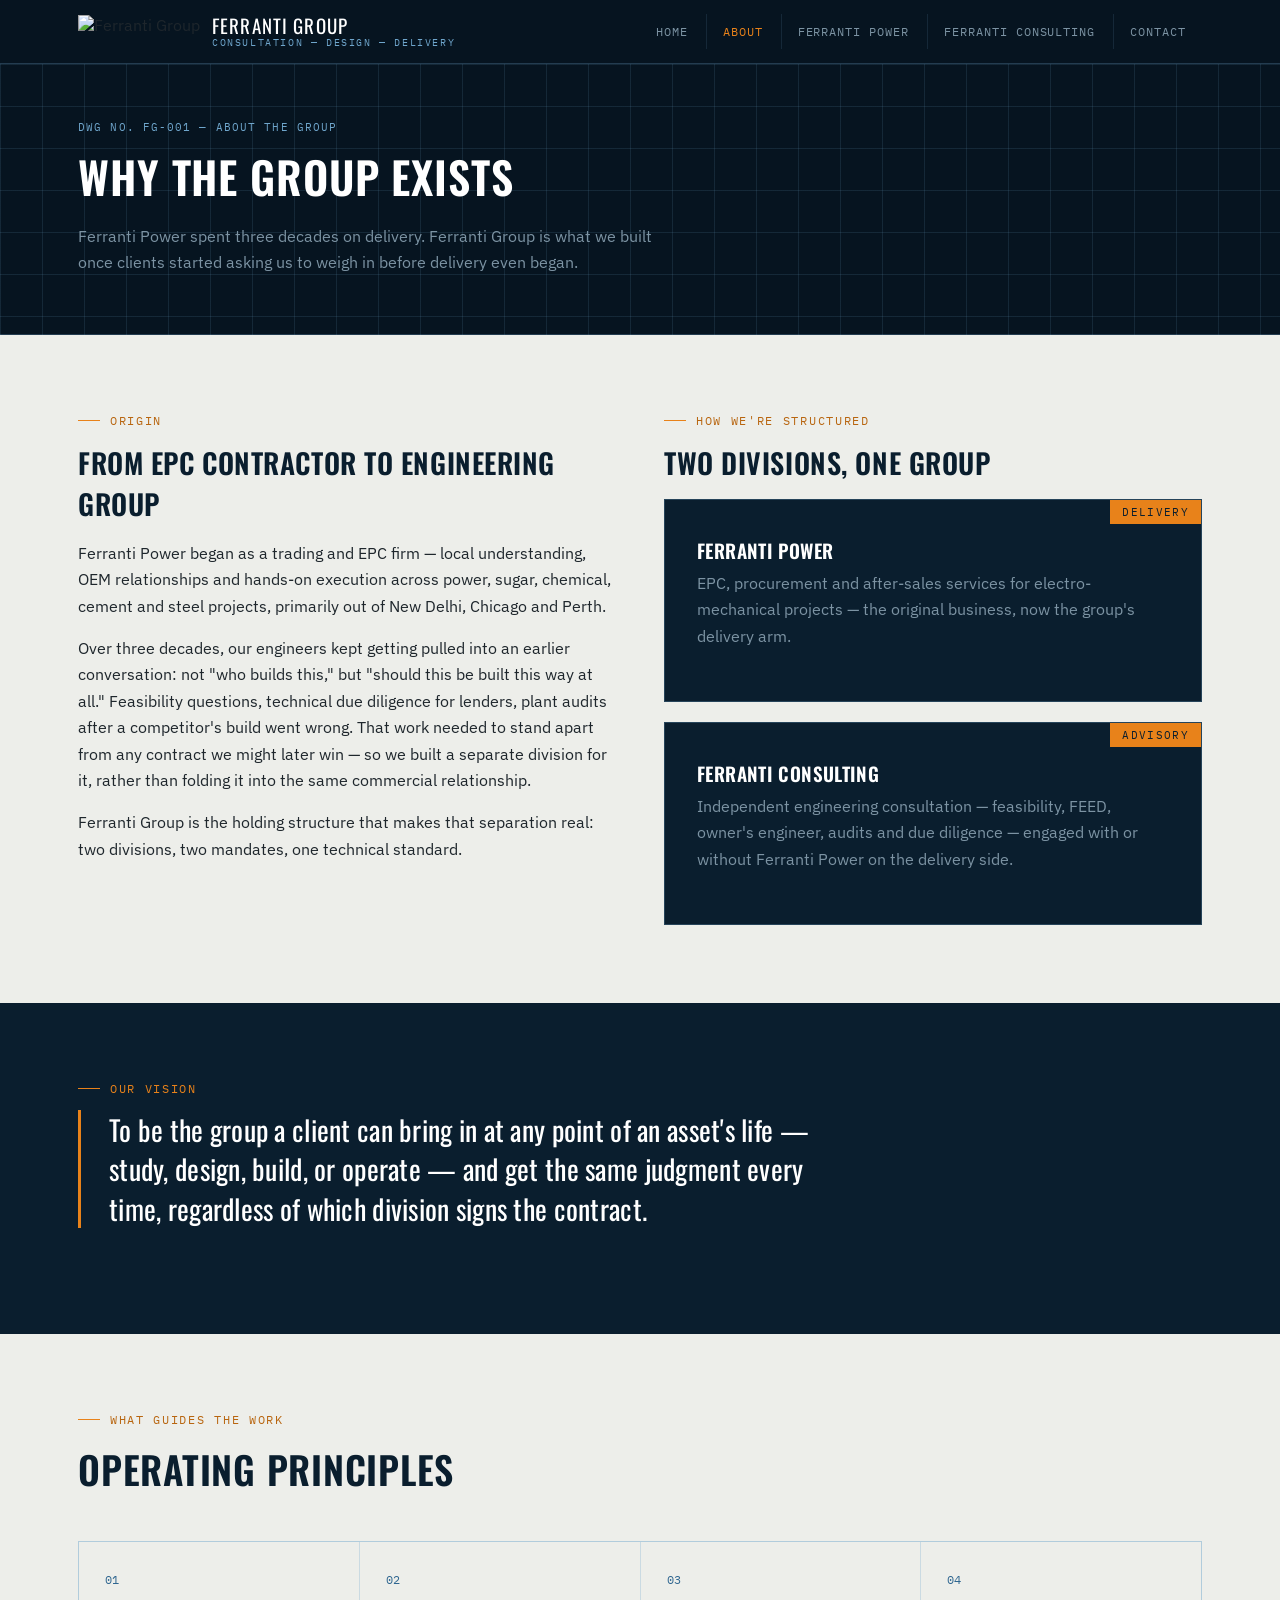
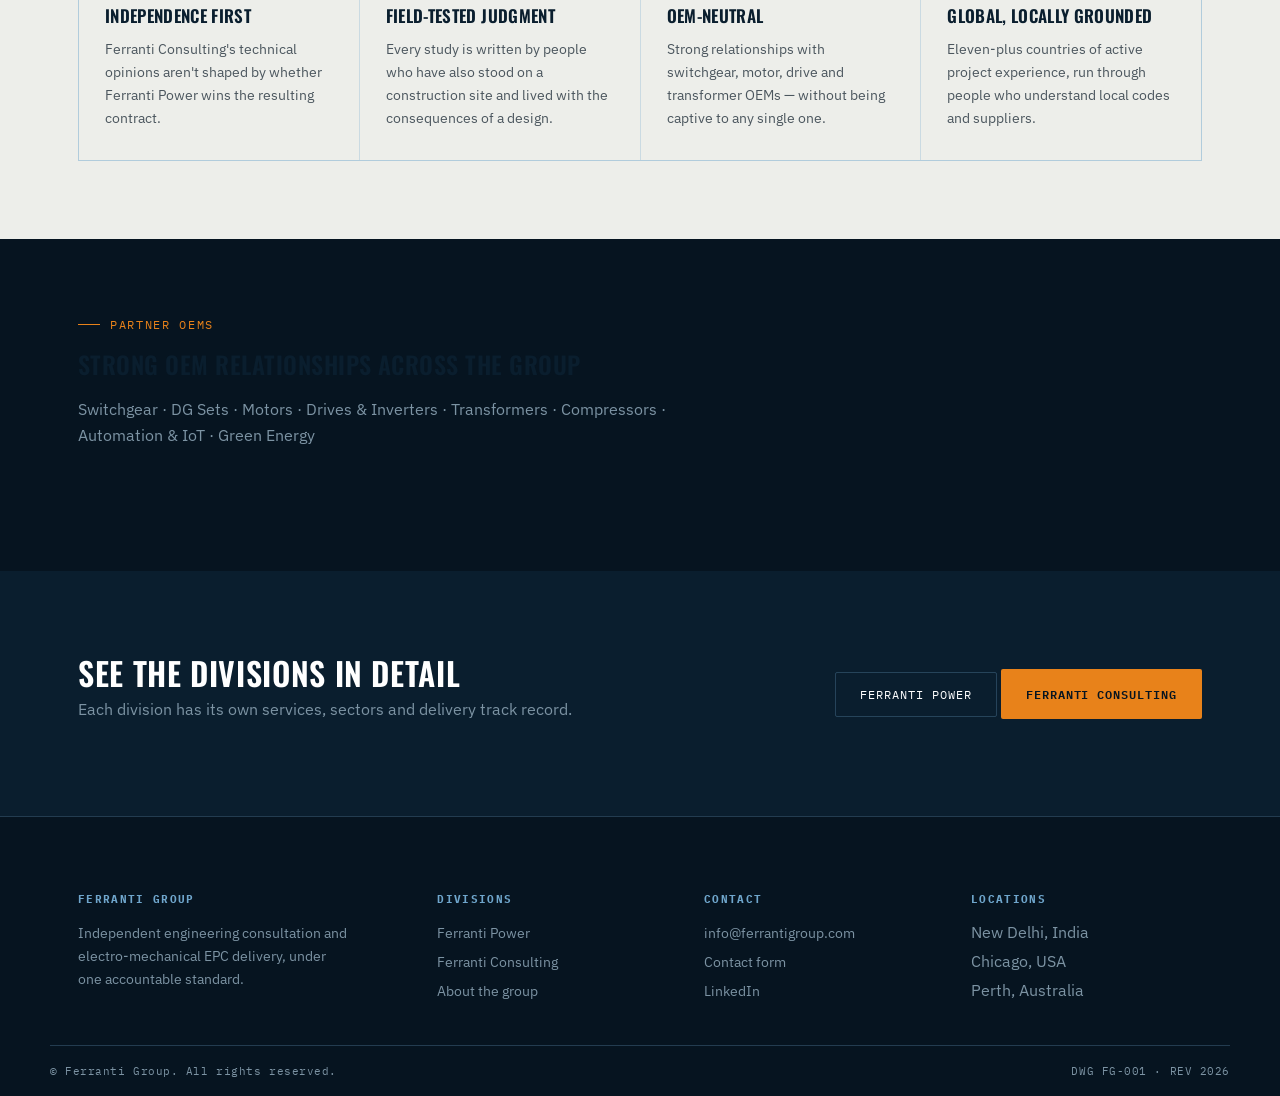
==== about.html @ d4865c5b "Initial commit" ====
<!DOCTYPE html>
<html lang="en">
<head>
<meta charset="UTF-8">
<meta name="viewport" content="width=device-width, initial-scale=1, shrink-to-fit=no">
<title>About | Ferranti Group</title>
<meta name="description" content="Ferranti Group is the parent company of Ferranti Power and Ferranti Consulting, formed to bring independent engineering advice and EPC delivery under one standard.">
<link rel="preconnect" href="https://fonts.googleapis.com">
<link href="https://fonts.googleapis.com/css2?family=Oswald:wght@500;600;700&family=IBM+Plex+Sans:wght@400;500;600&family=IBM+Plex+Mono:wght@400;500&display=swap" rel="stylesheet">
<link rel="stylesheet" href="css/style.css">
</head>
<body>

<header class="titleblock-header">
  <div class="bar">
    <a class="brand" href="index.html">
      <img src="https://ferrantipower.com/images/icon/logo-noBG.png" alt="Ferranti Group">
      <span class="brand-text">
        <span class="g">Ferranti Group</span>
        <span class="sub">Consultation — Design — Delivery</span>
      </span>
    </a>
    <button class="nav-toggle" aria-label="Toggle navigation" aria-expanded="false">≡</button>
    <nav class="primary">
      <a href="index.html">Home</a>
      <a href="about.html" class="active">About</a>
      <a href="power.html">Ferranti Power</a>
      <a href="consulting.html">Ferranti Consulting</a>
      <a href="contact.html">Contact</a>
    </nav>
  </div>
</header>

<div class="page-header">
  <div class="wrap">
    <div class="dwg">DWG NO. FG-001 — ABOUT THE GROUP</div>
    <h1>Why the group exists</h1>
    <p>Ferranti Power spent three decades on delivery. Ferranti Group is what we built once clients started asking us to weigh in before delivery even began.</p>
  </div>
</div>

<section>
  <div class="wrap two-col">
    <div>
      <div class="eyebrow on-paper">ORIGIN</div>
      <h2 style="font-size:28px;margin-bottom:16px;">From EPC contractor to engineering group</h2>
      <p>Ferranti Power began as a trading and EPC firm — local understanding, OEM relationships and hands-on execution across power, sugar, chemical, cement and steel projects, primarily out of New Delhi, Chicago and Perth.</p>
      <p>Over three decades, our engineers kept getting pulled into an earlier conversation: not "who builds this," but "should this be built this way at all." Feasibility questions, technical due diligence for lenders, plant audits after a competitor's build went wrong. That work needed to stand apart from any contract we might later win — so we built a separate division for it, rather than folding it into the same commercial relationship.</p>
      <p>Ferranti Group is the holding structure that makes that separation real: two divisions, two mandates, one technical standard.</p>
    </div>
    <div>
      <div class="eyebrow on-paper">HOW WE'RE STRUCTURED</div>
      <h2 style="font-size:28px;margin-bottom:16px;">Two divisions, one group</h2>
      <div class="division-card" data-tag="DELIVERY" style="margin-bottom:20px;">
        <h3 style="font-size:19px;">Ferranti Power</h3>
        <p>EPC, procurement and after-sales services for electro-mechanical projects — the original business, now the group's delivery arm.</p>
      </div>
      <div class="division-card" data-tag="ADVISORY">
        <h3 style="font-size:19px;">Ferranti Consulting</h3>
        <p>Independent engineering consultation — feasibility, FEED, owner's engineer, audits and due diligence — engaged with or without Ferranti Power on the delivery side.</p>
      </div>
    </div>
  </div>
</section>

<section class="on-navy">
  <div class="wrap">
    <div class="eyebrow">OUR VISION</div>
    <div class="vision-block">
      <p>To be the group a client can bring in at any point of an asset's life — study, design, build, or operate — and get the same judgment every time, regardless of which division signs the contract.</p>
    </div>
  </div>
</section>

<section>
  <div class="wrap">
    <div class="section-head on-paper">
      <div class="eyebrow on-paper">WHAT GUIDES THE WORK</div>
      <h2>Operating principles</h2>
    </div>
    <div class="card-grid">
      <div class="card">
        <span class="num">01</span>
        <h4>Independence first</h4>
        <p>Ferranti Consulting's technical opinions aren't shaped by whether Ferranti Power wins the resulting contract.</p>
      </div>
      <div class="card">
        <span class="num">02</span>
        <h4>Field-tested judgment</h4>
        <p>Every study is written by people who have also stood on a construction site and lived with the consequences of a design.</p>
      </div>
      <div class="card">
        <span class="num">03</span>
        <h4>OEM-neutral</h4>
        <p>Strong relationships with switchgear, motor, drive and transformer OEMs — without being captive to any single one.</p>
      </div>
      <div class="card">
        <span class="num">04</span>
        <h4>Global, locally grounded</h4>
        <p>Eleven-plus countries of active project experience, run through people who understand local codes and suppliers.</p>
      </div>
    </div>
  </div>
</section>

<section class="on-navy-deep">
  <div class="wrap">
    <div class="section-head">
      <div class="eyebrow">PARTNER OEMS</div>
      <h2 style="font-size:24px;">Strong OEM relationships across the group</h2>
      <p>Switchgear · DG Sets · Motors · Drives &amp; Inverters · Transformers · Compressors · Automation &amp; IoT · Green Energy</p>
    </div>
  </div>
</section>

<section class="on-navy">
  <div class="wrap" style="display:flex;flex-wrap:wrap;justify-content:space-between;align-items:center;gap:24px;">
    <div>
      <h2 style="color:#fff;font-size:clamp(24px,3vw,32px);">See the divisions in detail</h2>
      <p style="max-width:52ch;">Each division has its own services, sectors and delivery track record.</p>
    </div>
    <div class="cta-row">
      <a href="power.html" class="btn btn-outline">Ferranti Power</a>
      <a href="consulting.html" class="btn btn-amber">Ferranti Consulting</a>
    </div>
  </div>
</section>

<footer>
  <div class="wrap footer-grid">
    <div>
      <h5>Ferranti Group</h5>
      <p style="max-width:34ch;">Independent engineering consultation and electro-mechanical EPC delivery, under one accountable standard.</p>
    </div>
    <div>
      <h5>Divisions</h5>
      <ul>
        <li><a href="power.html">Ferranti Power</a></li>
        <li><a href="consulting.html">Ferranti Consulting</a></li>
        <li><a href="about.html">About the group</a></li>
      </ul>
    </div>
    <div>
      <h5>Contact</h5>
      <ul>
        <li><a href="mailto:info@ferrantigroup.com">info@ferrantigroup.com</a></li>
        <li><a href="contact.html">Contact form</a></li>
        <li><a href="https://www.linkedin.com/in/ferranti-power-912713331/">LinkedIn</a></li>
      </ul>
    </div>
    <div>
      <h5>Locations</h5>
      <ul>
        <li>New Delhi, India</li>
        <li>Chicago, USA</li>
        <li>Perth, Australia</li>
      </ul>
    </div>
  </div>
  <div class="wrap footer-bottom">
    <span>© Ferranti Group. All rights reserved.</span>
    <span>DWG FG-001 · REV 2026</span>
  </div>
</footer>

<script src="js/script.js"></script>
</body>
</html>
---- css/style.css ----
/* =========================================================
   FERRANTI GROUP — Design tokens
   Direction: engineering drawing / single-line-diagram system.
   Navy drafting background, steel-blue schematic lines, amber
   signal accent (the one "hazard tape" color used for actions
   and active states), set in an industrial condensed display
   face with a technical mono face for drawing annotations.
   ========================================================= */

:root{
  --navy: #0A1E2E;
  --navy-deep: #061420;
  --steel: #2F6690;
  --steel-light: #6FA6CC;
  --amber: #E8821A;
  --amber-dim: #B8650F;
  --paper: #EDEEEA;
  --paper-dim: #E1E3DC;
  --graphite: #1E262C;
  --mist: #7C93A3;
  --line: rgba(111,166,204,0.28);
  --line-soft: rgba(111,166,204,0.14);

  --display: "Oswald", "Arial Narrow", sans-serif;
  --body: "IBM Plex Sans", -apple-system, "Segoe UI", sans-serif;
  --mono: "IBM Plex Mono", "SFMono-Regular", monospace;

  --container: 1180px;
}

*{ box-sizing:border-box; }
html{ scroll-behavior:smooth; }
body{
  margin:0;
  font-family:var(--body);
  color:var(--graphite);
  background:var(--paper);
  -webkit-font-smoothing:antialiased;
}
img{ max-width:100%; display:block; }
a{ color:inherit; text-decoration:none; }
h1,h2,h3,h4{
  font-family:var(--display);
  text-transform:uppercase;
  letter-spacing:0.02em;
  margin:0;
  font-weight:600;
  color:var(--navy);
}
p{ line-height:1.65; margin:0 0 1em; color:var(--graphite); }
.wrap{ max-width:var(--container); margin:0 auto; padding:0 28px; }

/* Focus visibility */
a:focus-visible, button:focus-visible, input:focus-visible, textarea:focus-visible{
  outline:2px solid var(--amber);
  outline-offset:3px;
}

@media (prefers-reduced-motion: reduce){
  *{ animation-duration:0.001ms !important; animation-iteration-count:1 !important; transition-duration:0.001ms !important; scroll-behavior:auto !important; }
}

/* ---------- eyebrow / mono labels (drawing annotation style) ---------- */
.eyebrow{
  font-family:var(--mono);
  font-size:12px;
  letter-spacing:0.14em;
  text-transform:uppercase;
  color:var(--amber);
  display:flex;
  align-items:center;
  gap:10px;
  margin-bottom:14px;
}
.eyebrow::before{
  content:"";
  width:22px; height:1px;
  background:var(--amber);
  display:inline-block;
}
.eyebrow.on-paper{ color:var(--amber-dim); }

/* ---------- Title-block header (styled like a drawing title block) ---------- */
.titleblock-header{
  background:var(--navy-deep);
  border-bottom:1px solid var(--line);
  position:sticky; top:0; z-index:50;
}
.titleblock-header .bar{
  display:flex; align-items:center; justify-content:space-between;
  padding:14px 28px;
  max-width:var(--container); margin:0 auto;
}
.brand{ display:flex; align-items:center; gap:12px; }
.brand img{ height:34px; width:auto; }
.brand-text{ display:flex; flex-direction:column; line-height:1; }
.brand-text .g{
  font-family:var(--display); color:#fff; font-size:19px; letter-spacing:0.06em; text-transform:uppercase;
}
.brand-text .sub{
  font-family:var(--mono); color:var(--steel-light); font-size:10px; letter-spacing:0.16em; text-transform:uppercase; margin-top:3px;
}
nav.primary{ display:flex; align-items:center; gap:2px; }
nav.primary a{
  font-family:var(--mono);
  font-size:12px;
  letter-spacing:0.08em;
  text-transform:uppercase;
  color:var(--mist);
  padding:10px 16px;
  border-left:1px solid var(--line-soft);
  transition:color .15s ease;
}
nav.primary a:first-child{ border-left:none; }
nav.primary a:hover, nav.primary a.active{ color:#fff; }
nav.primary a.active{ color:var(--amber); }
.nav-toggle{
  display:none; background:none; border:1px solid var(--line); color:#fff;
  width:40px; height:40px; border-radius:2px; cursor:pointer;
  font-family:var(--mono); font-size:16px;
}

@media (max-width: 860px){
  nav.primary{
    display:none; position:absolute; top:100%; left:0; right:0;
    flex-direction:column; background:var(--navy-deep); border-bottom:1px solid var(--line);
  }
  nav.primary.open{ display:flex; }
  nav.primary a{ border-left:none; border-top:1px solid var(--line-soft); padding:14px 28px; }
  .nav-toggle{ display:block; }
}

/* ---------- Hero ---------- */
.hero{
  background:
    radial-gradient(ellipse at 78% 15%, rgba(47,102,144,0.35), transparent 55%),
    var(--navy);
  background-image:
    linear-gradient(var(--line-soft) 1px, transparent 1px),
    linear-gradient(90deg, var(--line-soft) 1px, transparent 1px),
    radial-gradient(ellipse at 78% 15%, rgba(47,102,144,0.35), transparent 55%),
    linear-gradient(var(--navy), var(--navy));
  background-size: 42px 42px, 42px 42px, auto, auto;
  color:#fff;
  padding:88px 0 70px;
  position:relative;
  overflow:hidden;
  border-bottom:1px solid var(--line);
}
.hero .wrap{ position:relative; z-index:2; }
.hero-grid{
  display:grid; grid-template-columns:1.05fr 0.95fr; gap:48px; align-items:center;
}
.hero h1{
  color:#fff; font-size:clamp(34px,4.6vw,58px); line-height:1.04; margin-bottom:22px;
}
.hero h1 em{ font-style:normal; color:var(--amber); }
.hero .lede{ color:var(--mist); font-size:17px; max-width:52ch; margin-bottom:30px; }
.hero .cta-row{ display:flex; gap:14px; flex-wrap:wrap; }

@media (max-width: 900px){
  .hero-grid{ grid-template-columns:1fr; }
}

/* ---------- Buttons ---------- */
.btn{
  font-family:var(--mono); font-size:12px; letter-spacing:0.08em; text-transform:uppercase;
  padding:14px 24px; border-radius:2px; display:inline-flex; align-items:center; gap:10px;
  border:1px solid transparent; cursor:pointer; transition:transform .15s ease, background .15s ease, border-color .15s ease;
}
.btn-amber{ background:var(--amber); color:var(--navy-deep); font-weight:600; }
.btn-amber:hover{ background:#fff; }
.btn-outline{ border-color:var(--line); color:#fff; }
.btn-outline:hover{ border-color:var(--steel-light); color:var(--steel-light); }
.btn-outline.on-paper{ border-color:var(--steel); color:var(--navy); }
.btn-outline.on-paper:hover{ border-color:var(--navy); background:var(--navy); color:#fff; }
.btn:hover{ transform:translateY(-1px); }

/* ---------- Single-line diagram (signature element) ---------- */
.sld-wrap{ position:relative; }
.sld-wrap svg{ width:100%; height:auto; }
.sld-node-label{
  font-family:var(--mono); font-size:11px; letter-spacing:0.05em; fill:var(--mist); text-transform:uppercase;
}
.sld-node-label.strong{ fill:#fff; font-size:12.5px; }
.sld-line{ stroke:var(--steel); stroke-width:1.5; fill:none; }
.sld-pulse{
  stroke:var(--amber); stroke-width:2.5; fill:none;
  stroke-dasharray:6 10;
  animation:dash 2.6s linear infinite;
}
@keyframes dash{ to{ stroke-dashoffset:-160; } }
.sld-node-box{ fill:var(--navy-deep); stroke:var(--steel); stroke-width:1.2; }
.sld-node-box.hi{ stroke:var(--amber); }
.sld-dot{ fill:var(--amber); }

/* ---------- Sections ---------- */
section{ padding:78px 0; }
.section-head{ max-width:640px; margin-bottom:44px; }
.section-head h2{ font-size:clamp(26px,3.2vw,38px); margin-bottom:14px; }
.section-head p{ color:var(--mist); font-size:16px; }
.section-head.on-paper p{ color:#4B565E; }
section.on-navy{ background:var(--navy); color:#fff; }
section.on-navy h2, section.on-navy h3{ color:#fff; }
section.on-navy p{ color:var(--mist); }
section.on-navy-deep{ background:var(--navy-deep); color:#fff; }

/* divisions */
.division-grid{ display:grid; grid-template-columns:1fr 1fr; gap:28px; }
.division-card{
  background:var(--navy); border:1px solid var(--line);
  padding:36px 32px; position:relative; overflow:hidden;
}
.division-card::before{
  content:attr(data-tag); position:absolute; top:0; right:0;
  font-family:var(--mono); font-size:11px; letter-spacing:.12em; color:var(--navy);
  background:var(--amber); padding:5px 12px;
}
.division-card h3{ color:#fff; font-size:24px; margin-bottom:6px; }
.division-card .role{ font-family:var(--mono); font-size:12px; color:var(--steel-light); letter-spacing:.08em; text-transform:uppercase; margin-bottom:16px; display:block; }
.division-card p{ color:var(--mist); }
.division-card ul{ margin:18px 0 24px; padding:0; list-style:none; }
.division-card li{
  font-size:14px; color:#DCE4E9; padding:8px 0 8px 20px; position:relative;
  border-top:1px solid var(--line-soft);
}
.division-card li::before{ content:"—"; position:absolute; left:0; color:var(--steel-light); }

@media (max-width:860px){ .division-grid{ grid-template-columns:1fr; } }

/* service / sector grid */
.card-grid{ display:grid; grid-template-columns:repeat(4,1fr); gap:1px; background:var(--line); border:1px solid var(--line); }
.card{ background:var(--paper); padding:30px 26px; }
.card .num{ font-family:var(--mono); color:var(--steel); font-size:12px; display:block; margin-bottom:16px; }
.card h4{ font-size:17px; margin-bottom:10px; color:var(--navy); }
.card p{ font-size:14px; color:#4B565E; margin:0; }
@media (max-width:980px){ .card-grid{ grid-template-columns:repeat(2,1fr); } }
@media (max-width:560px){ .card-grid{ grid-template-columns:1fr; } }

/* stat strip */
.stat-strip{ display:grid; grid-template-columns:repeat(4,1fr); border-top:1px solid var(--line); border-bottom:1px solid var(--line); }
.stat{ padding:26px 24px; border-left:1px solid var(--line); }
.stat:first-child{ border-left:none; }
.stat .n{ font-family:var(--display); font-size:34px; color:var(--amber); display:block; }
.stat .l{ font-family:var(--mono); font-size:11px; color:var(--mist); letter-spacing:.08em; text-transform:uppercase; }
@media (max-width:760px){ .stat-strip{ grid-template-columns:1fr 1fr; } .stat{ border-top:1px solid var(--line); } }

/* locations / global presence */
.geo-list{ display:flex; flex-wrap:wrap; gap:0; font-family:var(--mono); font-size:13px; letter-spacing:.04em; }
.geo-list span{ padding:9px 16px 9px 0; margin-right:16px; border-right:1px solid var(--line); color:var(--mist); }
.geo-list span:last-child{ border-right:none; }

/* partners strip */
.partner-strip{ display:flex; flex-wrap:wrap; gap:34px; align-items:center; opacity:0.85; }
.partner-strip img{ height:34px; width:auto; filter:grayscale(1); }

/* quote / vision block */
.vision-block{
  border-left:3px solid var(--amber); padding-left:28px; max-width:760px;
}
.vision-block p{ font-family:var(--display); text-transform:none; font-size:clamp(20px,2.4vw,28px); line-height:1.4; color:var(--navy); letter-spacing:0.01em; }
section.on-navy .vision-block p{ color:#fff; }

/* timeline / lifecycle */
.lifecycle{ display:grid; grid-template-columns:repeat(4,1fr); gap:0; position:relative; margin-top:20px; }
.lifecycle::before{
  content:""; position:absolute; top:17px; left:0; right:0; height:1px; background:var(--line);
}
.lifecycle .step{ position:relative; padding-top:40px; padding-right:20px; }
.lifecycle .step .dot{ position:absolute; top:11px; left:0; width:13px; height:13px; border-radius:50%; background:var(--paper); border:2px solid var(--amber); }
.lifecycle .step h4{ font-size:15px; margin-bottom:8px; }
.lifecycle .step p{ font-size:13.5px; color:#4B565E; }
@media (max-width:820px){
  .lifecycle{ grid-template-columns:1fr; gap:26px; }
  .lifecycle::before{ display:none; }
  .lifecycle .step{ padding-left:30px; padding-top:0; }
  .lifecycle .step .dot{ top:4px; left:0; }
}

/* form */
.form-grid{ display:grid; grid-template-columns:1fr 1fr; gap:44px; }
form.contact-form{ display:grid; gap:16px; }
.field{ display:flex; flex-direction:column; gap:6px; }
.field label{ font-family:var(--mono); font-size:11px; letter-spacing:.08em; text-transform:uppercase; color:var(--mist); }
.field input, .field textarea{
  background:var(--navy-deep); border:1px solid var(--line); color:#fff;
  padding:13px 14px; font-family:var(--body); font-size:14px; border-radius:2px;
}
.field input:focus, .field textarea:focus{ border-color:var(--amber); outline:none; }
.field textarea{ resize:vertical; min-height:120px; }

/* footer / drawing block */
footer{
  background:var(--navy-deep); color:var(--mist); padding:56px 0 0; border-top:1px solid var(--line);
}
.footer-grid{ display:grid; grid-template-columns:1.4fr 1fr 1fr 1fr; gap:36px; padding-bottom:40px; }
.footer-grid h5{
  font-family:var(--mono); font-size:11px; letter-spacing:.12em; text-transform:uppercase; color:var(--steel-light); margin-bottom:16px;
}
.footer-grid p, .footer-grid a{ font-size:14px; color:var(--mist); }
.footer-grid ul{ list-style:none; padding:0; margin:0; display:grid; gap:9px; }
.footer-grid a:hover{ color:#fff; }
.footer-bottom{
  border-top:1px solid var(--line); padding:18px 0; display:flex; justify-content:space-between; align-items:center;
  font-family:var(--mono); font-size:11px; letter-spacing:.05em; color:var(--mist); flex-wrap:wrap; gap:10px;
}
@media (max-width:900px){ .footer-grid{ grid-template-columns:1fr 1fr; } }
@media (max-width:560px){ .footer-grid{ grid-template-columns:1fr; } }

/* page header for inner pages */
.page-header{
  background:var(--navy-deep); color:#fff; padding:56px 0 42px; border-bottom:1px solid var(--line);
  background-image:linear-gradient(var(--line-soft) 1px, transparent 1px), linear-gradient(90deg, var(--line-soft) 1px, transparent 1px);
  background-size:42px 42px;
}
.page-header .dwg{ font-family:var(--mono); font-size:11px; color:var(--steel-light); letter-spacing:.1em; margin-bottom:10px; }
.page-header h1{ color:#fff; font-size:clamp(28px,4vw,44px); }
.page-header p{ color:var(--mist); max-width:60ch; margin-top:14px; }

/* two column content */
.two-col{ display:grid; grid-template-columns:1fr 1fr; gap:48px; align-items:start; }
@media (max-width:860px){ .two-col{ grid-template-columns:1fr; } }

.badge-row{ display:flex; flex-wrap:wrap; gap:10px; margin-top:18px; }
.badge{
  font-family:var(--mono); font-size:11px; letter-spacing:.06em; text-transform:uppercase;
  border:1px solid var(--line); color:var(--mist); padding:7px 12px; border-radius:2px;
}
.badge.on-paper{ color:var(--navy); border-color:var(--steel); }
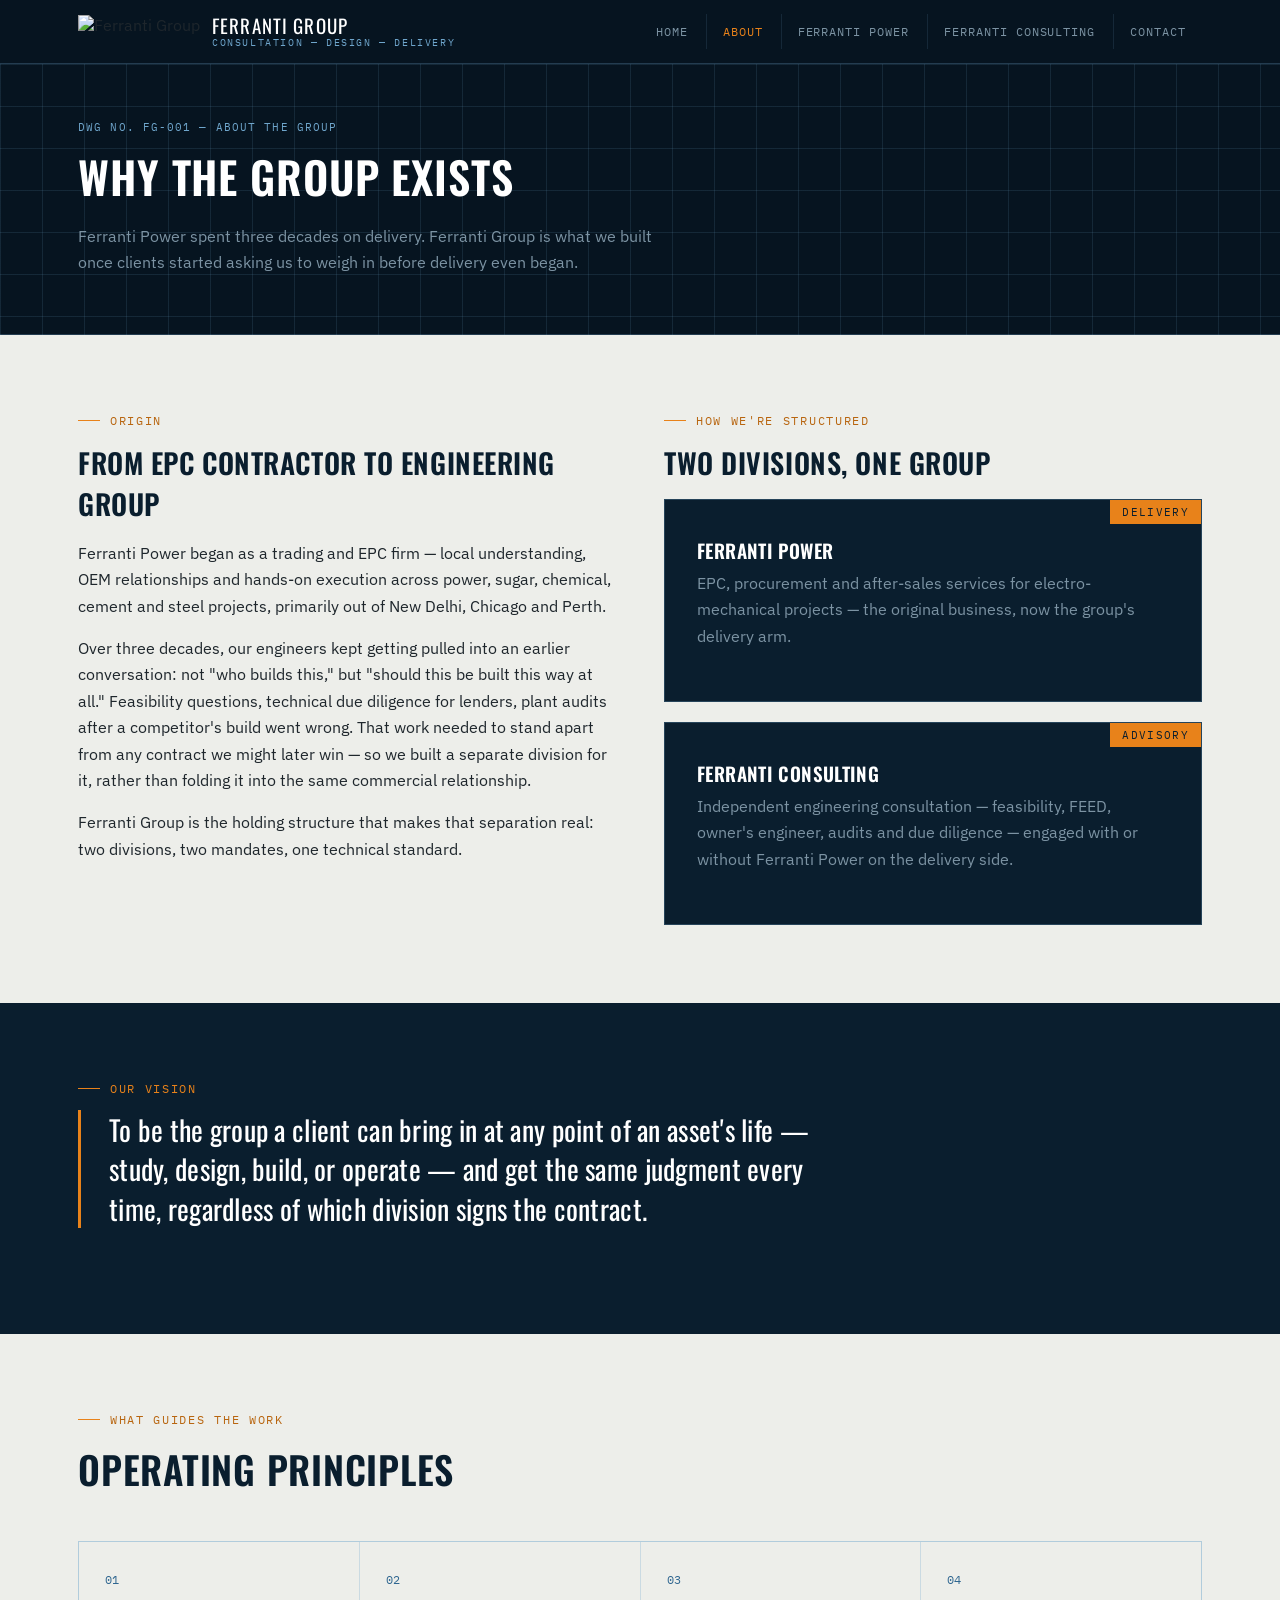
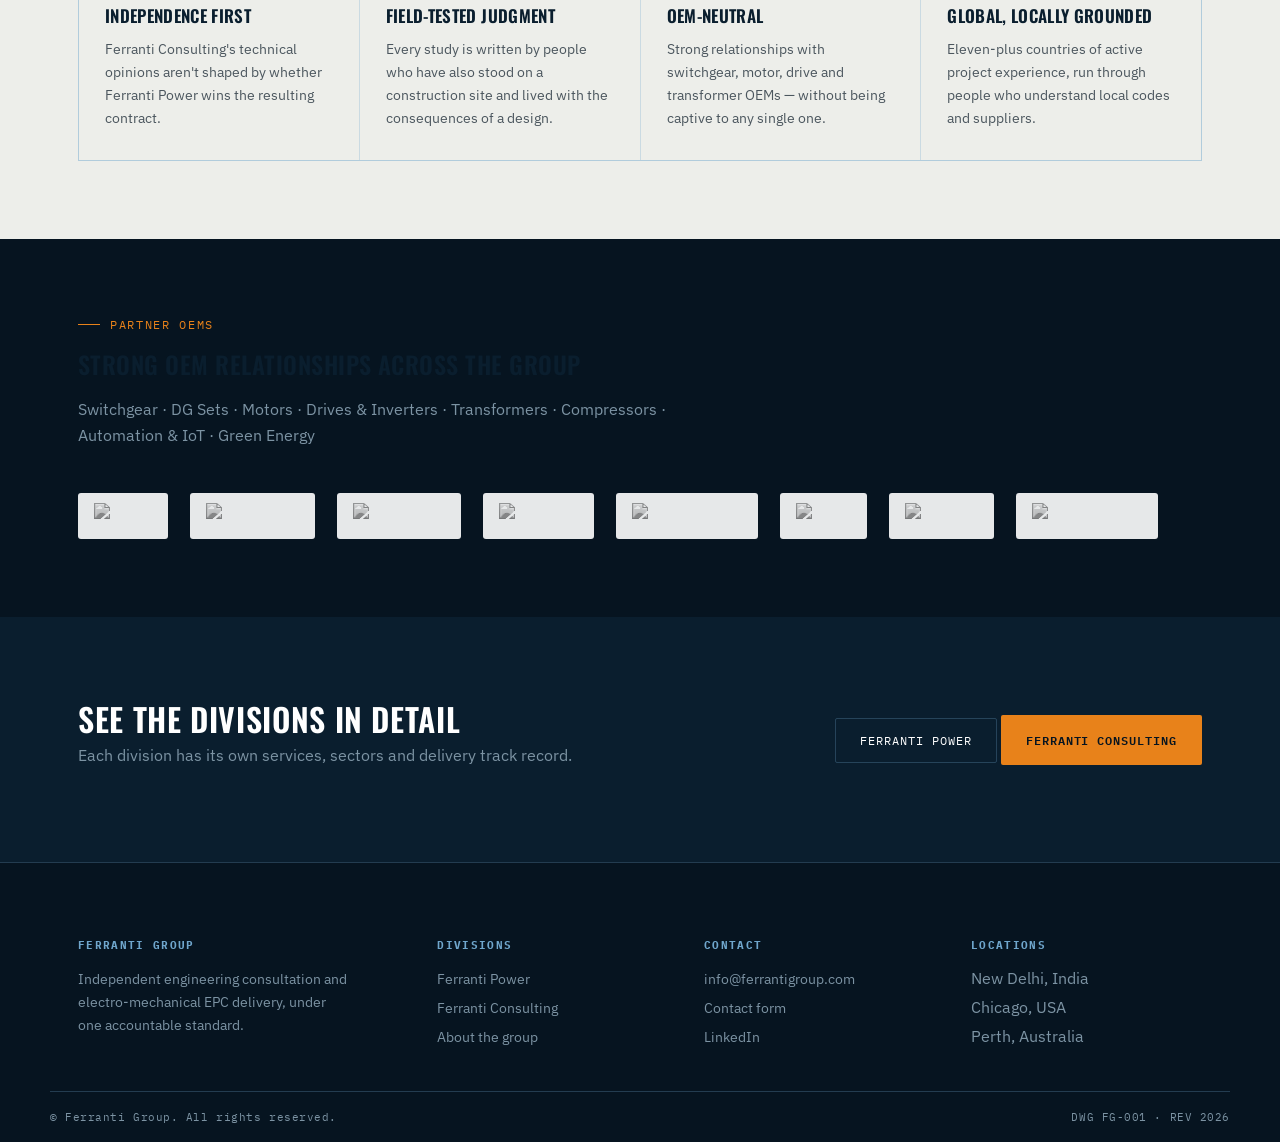
==== commit 9668aa64: "updated about and fixed the diagram overflow" ====
--- a/about.html
+++ b/about.html
@@ -110,6 +110,16 @@
       <h2 style="font-size:24px;">Strong OEM relationships across the group</h2>
       <p>Switchgear · DG Sets · Motors · Drives &amp; Inverters · Transformers · Compressors · Automation &amp; IoT · Green Energy</p>
     </div>
+    <div class="partner-strip">
+      <a href="https://c-sec.co.in" target="_blank" rel="noopener"><img src="https://ferrantipower.com/images/logo/c_sec.png" alt="C-Sec"></a>
+      <a href="https://www.elmeasure.com" target="_blank" rel="noopener"><img src="https://ferrantipower.com/images/logo/ElmeasureLogoColor.svg" alt="Elmeasure"></a>
+      <a href="https://www.exertherm.com" target="_blank" rel="noopener"><img src="https://ferrantipower.com/images/logo/Exertherm.svg" alt="Exertherm"></a>
+      <a href="https://modutec.net" target="_blank" rel="noopener"><img src="https://ferrantipower.com/images/logo/modutec.png" alt="Modutec"></a>
+      <a href="https://sterlinggenerators.com" target="_blank" rel="noopener"><img src="https://ferrantipower.com/images/logo/sterling_generator.jpg" alt="Sterling Generators"></a>
+      <a href="https://www.tdps.co.in/" target="_blank" rel="noopener"><img src="https://ferrantipower.com/images/logo/tdps.png" alt="TDPS"></a>
+      <a href="http://www.c-minor.co.th" target="_blank" rel="noopener"><img src="https://ferrantipower.com/images/logo/c-minor.png" alt="C-Minor"></a>
+      <a href="https://madhugroup.com" target="_blank" rel="noopener"><img src="https://ferrantipower.com/images/logo/conquerent.jpeg" alt="Conquerent / Madhu Group"></a>
+    </div>
   </div>
 </section>
 
--- a/css/style.css
+++ b/css/style.css
@@ -183,6 +183,7 @@
   font-family:var(--mono); font-size:11px; letter-spacing:0.05em; fill:var(--mist); text-transform:uppercase;
 }
 .sld-node-label.strong{ fill:#fff; font-size:12.5px; }
+.sld-node-label.small{ font-size:9px; letter-spacing:0.02em; }
 .sld-line{ stroke:var(--steel); stroke-width:1.5; fill:none; }
 .sld-pulse{
   stroke:var(--amber); stroke-width:2.5; fill:none;
@@ -251,8 +252,14 @@
 .geo-list span:last-child{ border-right:none; }
 
 /* partners strip */
-.partner-strip{ display:flex; flex-wrap:wrap; gap:34px; align-items:center; opacity:0.85; }
-.partner-strip img{ height:34px; width:auto; filter:grayscale(1); }
+.partner-strip{ display:flex; flex-wrap:wrap; gap:22px; align-items:center; margin-top:28px; }
+.partner-strip a{
+  background:#fff; border-radius:3px; padding:10px 16px;
+  display:flex; align-items:center; justify-content:center;
+  opacity:0.9; transition:opacity .15s ease;
+}
+.partner-strip a:hover{ opacity:1; }
+.partner-strip img{ height:26px; width:auto; max-width:110px; object-fit:contain; filter:grayscale(1); }
 
 /* quote / vision block */
 .vision-block{
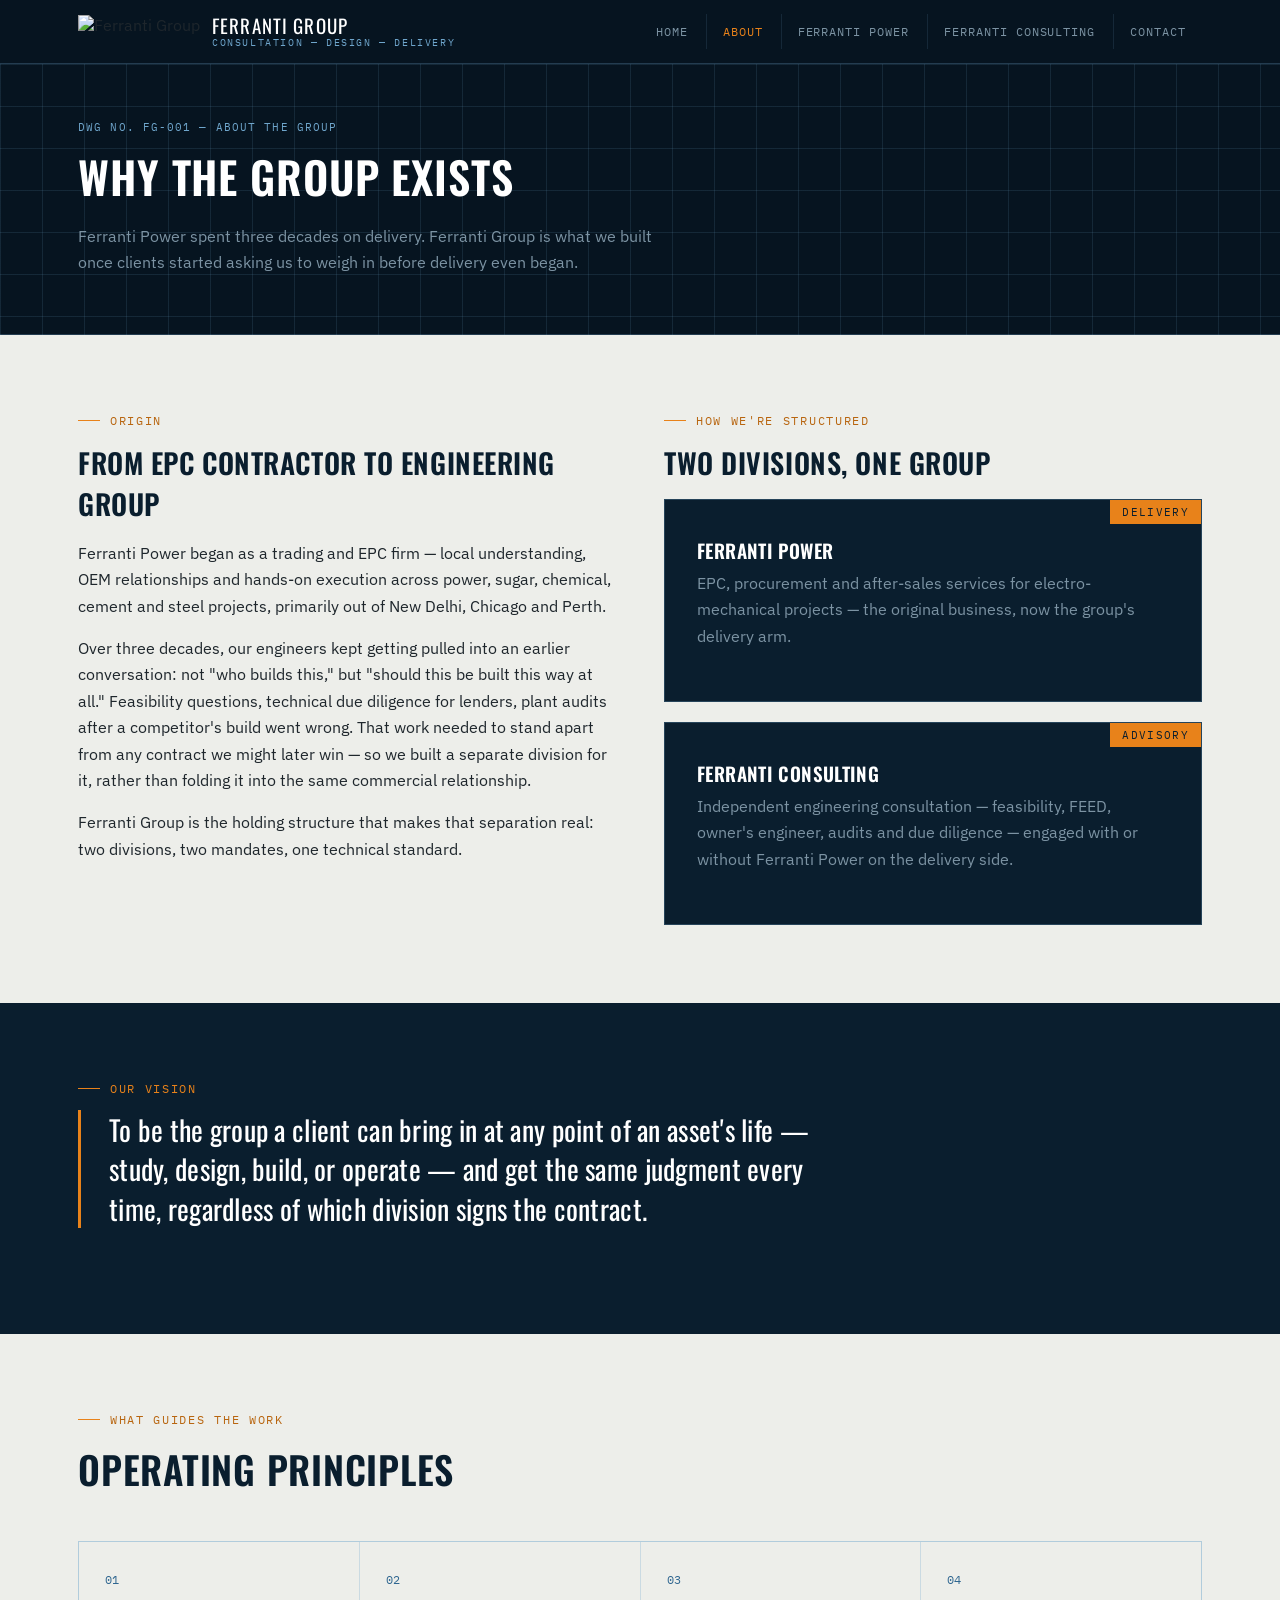
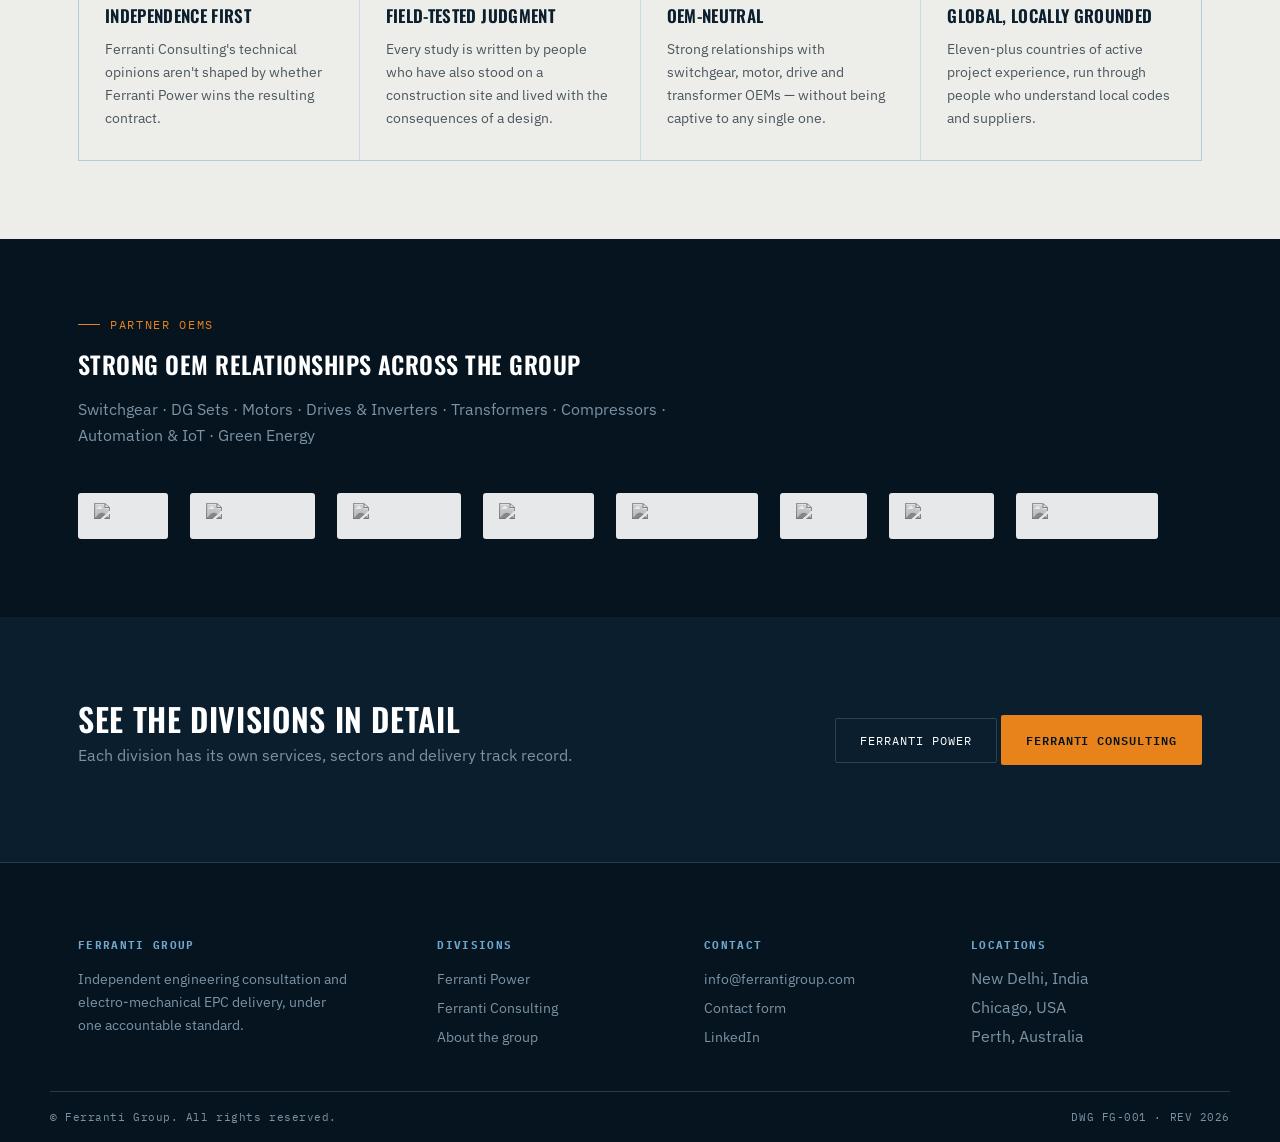
==== commit 848bfbf2: "updated sterling website" ====
--- a/about.html
+++ b/about.html
@@ -115,7 +115,7 @@
       <a href="https://www.elmeasure.com" target="_blank" rel="noopener"><img src="https://ferrantipower.com/images/logo/ElmeasureLogoColor.svg" alt="Elmeasure"></a>
       <a href="https://www.exertherm.com" target="_blank" rel="noopener"><img src="https://ferrantipower.com/images/logo/Exertherm.svg" alt="Exertherm"></a>
       <a href="https://modutec.net" target="_blank" rel="noopener"><img src="https://ferrantipower.com/images/logo/modutec.png" alt="Modutec"></a>
-      <a href="https://sterlinggenerators.com" target="_blank" rel="noopener"><img src="https://ferrantipower.com/images/logo/sterling_generator.jpg" alt="Sterling Generators"></a>
+      <a href="https://www.sterlinggreen.com" target="_blank" rel="noopener"><img src="https://ferrantipower.com/images/logo/sterling_generator.jpg" alt="Sterling Generators"></a>
       <a href="https://www.tdps.co.in/" target="_blank" rel="noopener"><img src="https://ferrantipower.com/images/logo/tdps.png" alt="TDPS"></a>
       <a href="http://www.c-minor.co.th" target="_blank" rel="noopener"><img src="https://ferrantipower.com/images/logo/c-minor.png" alt="C-Minor"></a>
       <a href="https://madhugroup.com" target="_blank" rel="noopener"><img src="https://ferrantipower.com/images/logo/conquerent.jpeg" alt="Conquerent / Madhu Group"></a>
--- a/css/style.css
+++ b/css/style.css
@@ -205,6 +205,7 @@
 section.on-navy h2, section.on-navy h3{ color:#fff; }
 section.on-navy p{ color:var(--mist); }
 section.on-navy-deep{ background:var(--navy-deep); color:#fff; }
+section.on-navy-deep h2, section.on-navy-deep h3{ color:#fff; }
 
 /* divisions */
 .division-grid{ display:grid; grid-template-columns:1fr 1fr; gap:28px; }
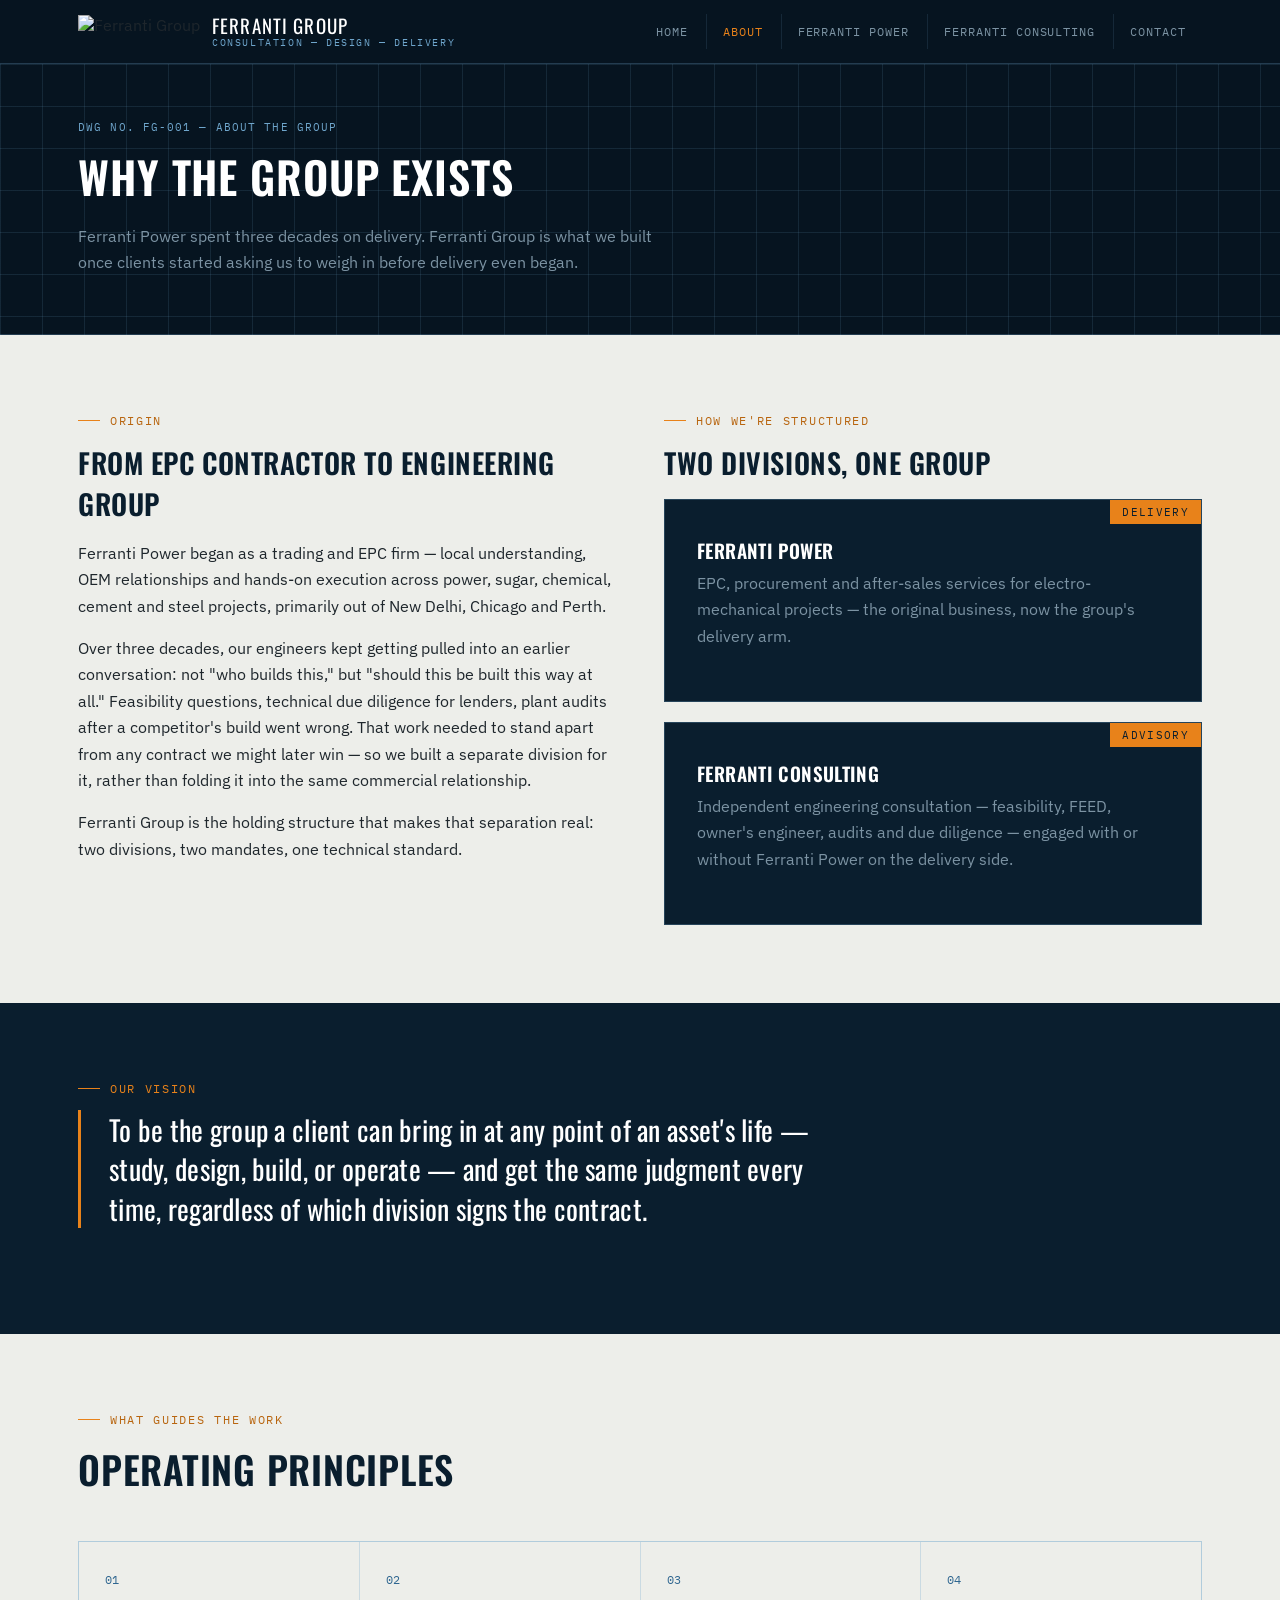
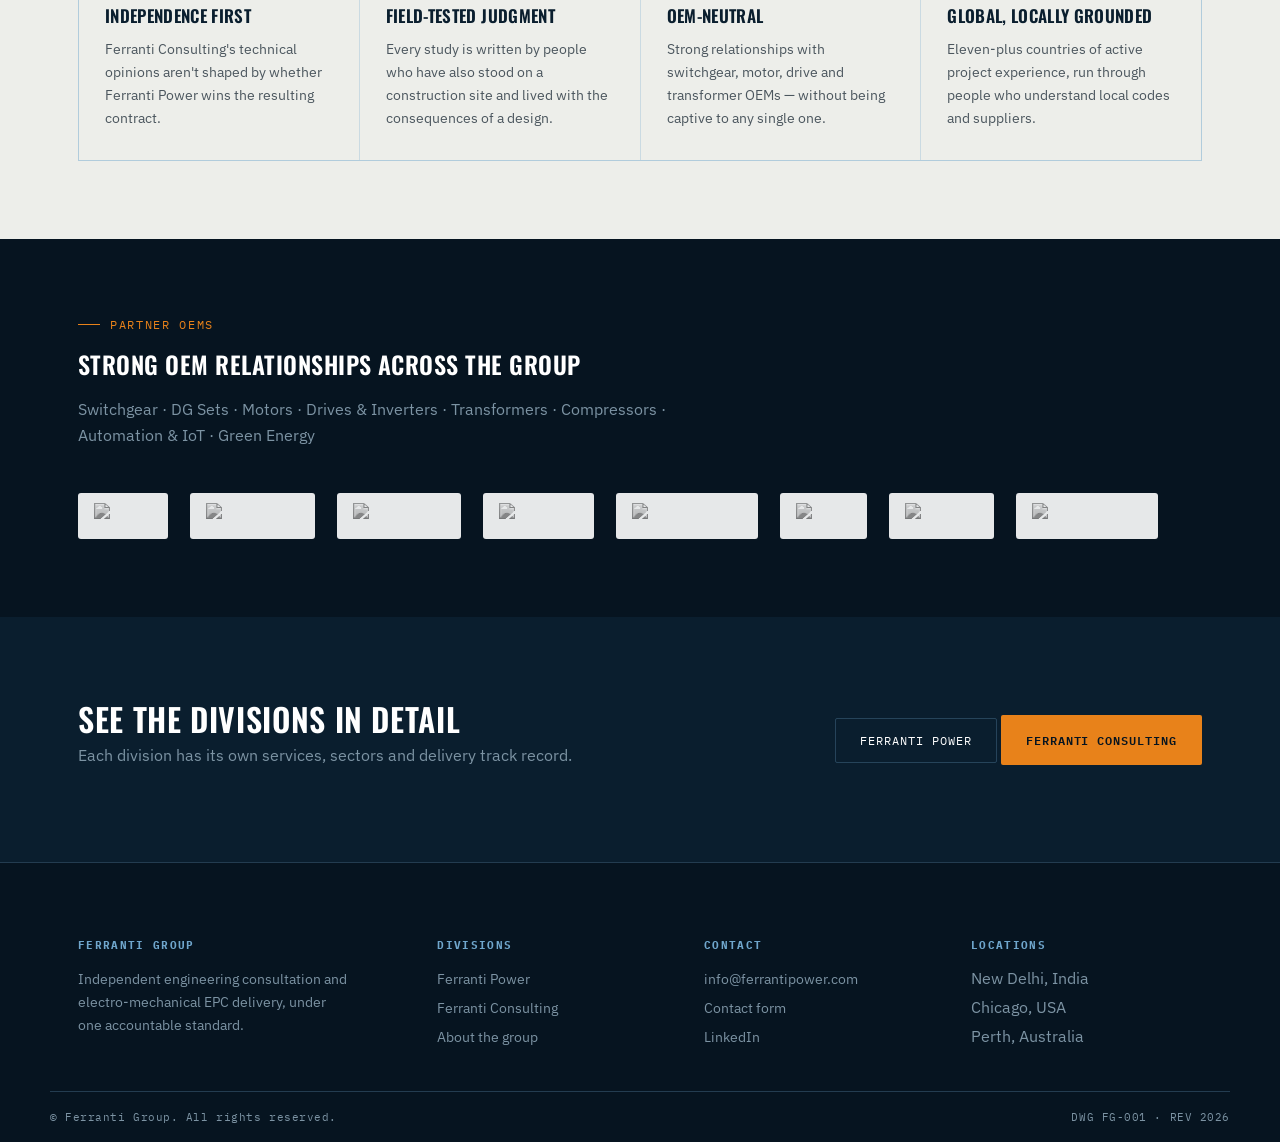
==== commit 28c5bfa2: "updated emails and contact form" ====
--- a/about.html
+++ b/about.html
@@ -153,7 +153,7 @@
     <div>
       <h5>Contact</h5>
       <ul>
-        <li><a href="mailto:info@ferrantigroup.com">info@ferrantigroup.com</a></li>
+        <li><a href="mailto:info@ferrantipower.com">info@ferrantipower.com</a></li>
         <li><a href="contact.html">Contact form</a></li>
         <li><a href="https://www.linkedin.com/in/ferranti-power-912713331/">LinkedIn</a></li>
       </ul>
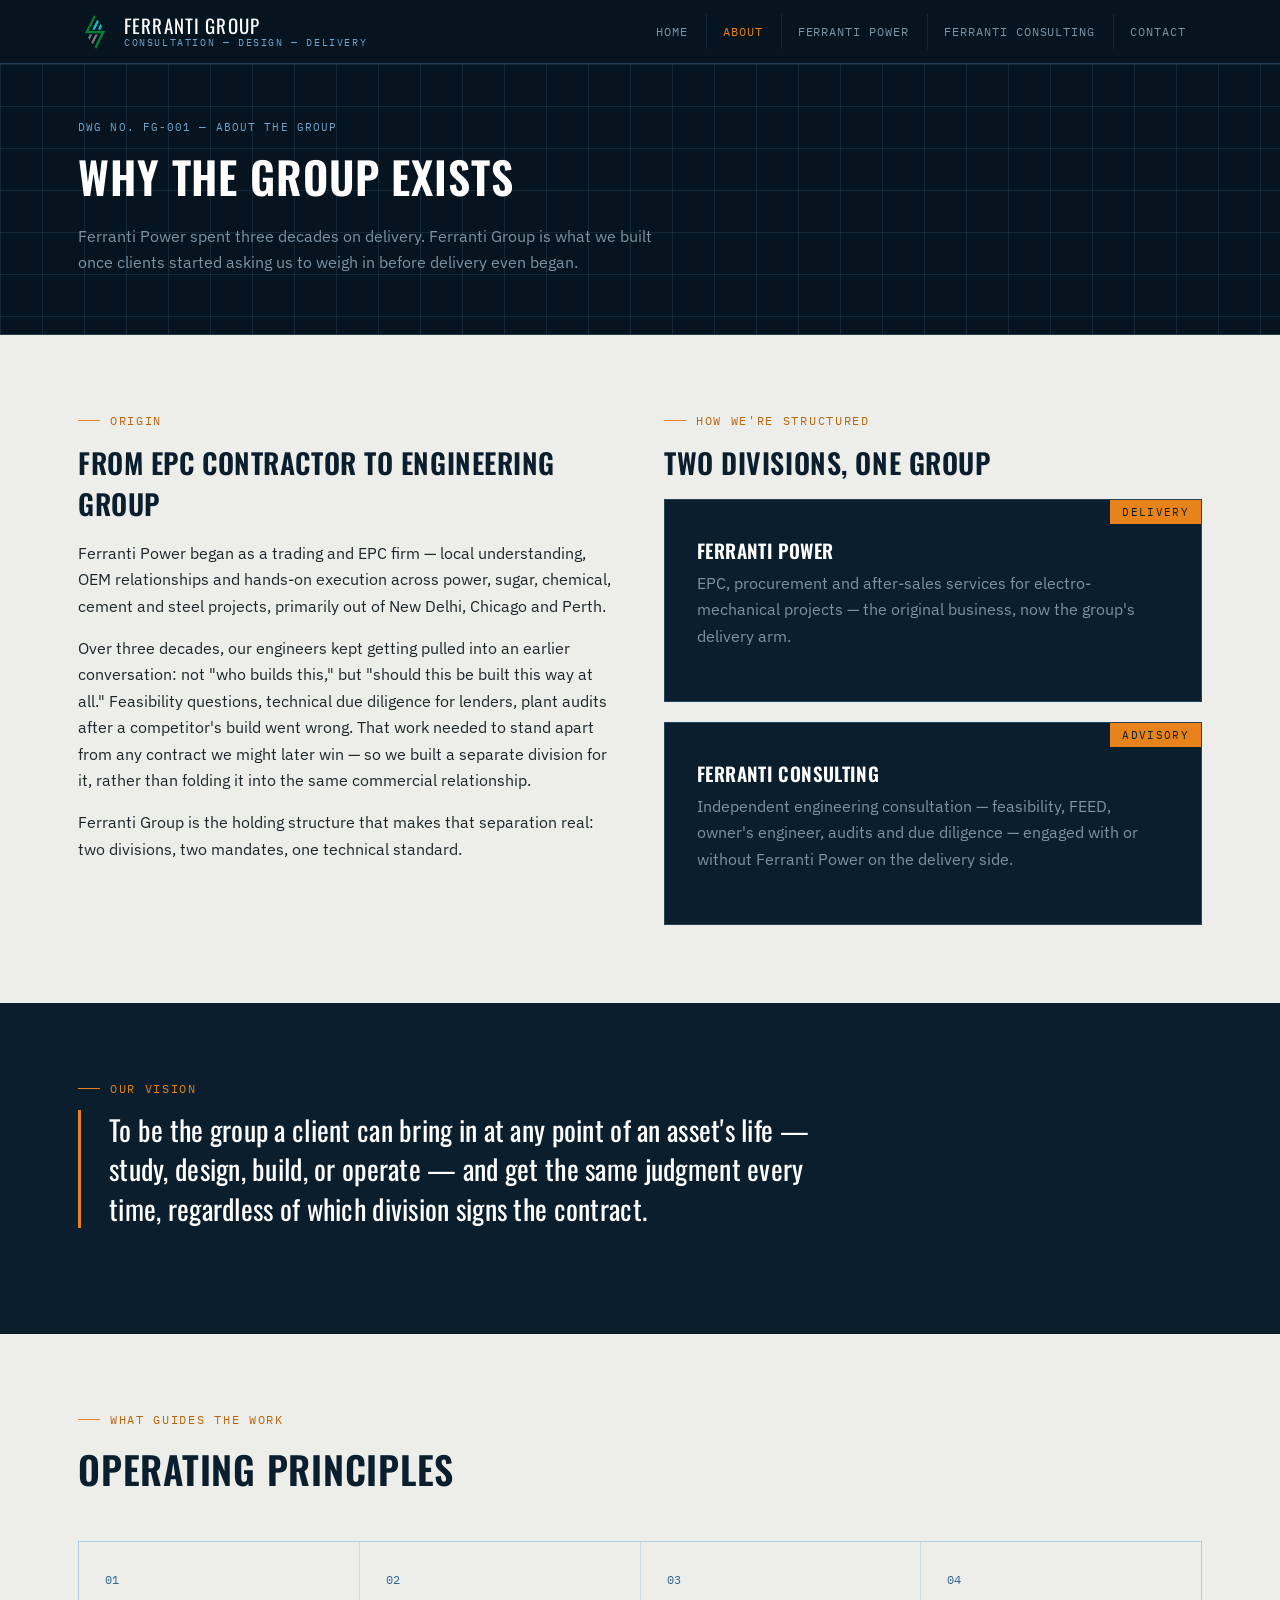
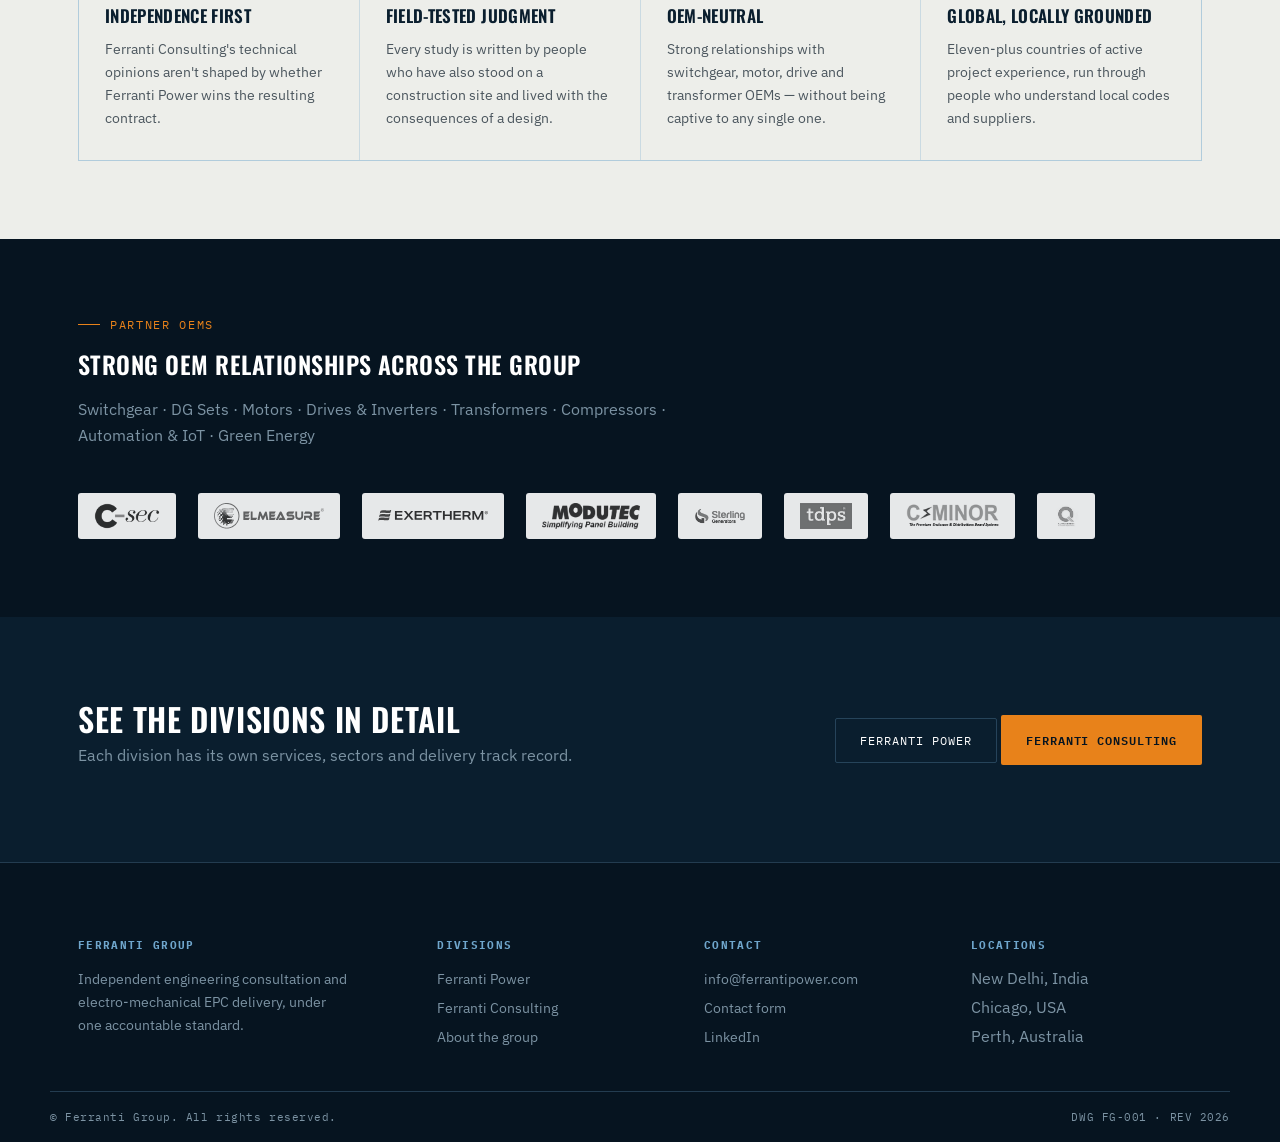
==== commit 5ab9d7d0: "image and icon dump" ====
--- a/about.html
+++ b/about.html
@@ -14,7 +14,7 @@
 <header class="titleblock-header">
   <div class="bar">
     <a class="brand" href="index.html">
-      <img src="https://ferrantipower.com/images/icon/logo-noBG.png" alt="Ferranti Group">
+      <img src="/images/icon/logo-noBG.png" alt="Ferranti Group">
       <span class="brand-text">
         <span class="g">Ferranti Group</span>
         <span class="sub">Consultation — Design — Delivery</span>
@@ -111,14 +111,14 @@
       <p>Switchgear · DG Sets · Motors · Drives &amp; Inverters · Transformers · Compressors · Automation &amp; IoT · Green Energy</p>
     </div>
     <div class="partner-strip">
-      <a href="https://c-sec.co.in" target="_blank" rel="noopener"><img src="https://ferrantipower.com/images/logo/c_sec.png" alt="C-Sec"></a>
-      <a href="https://www.elmeasure.com" target="_blank" rel="noopener"><img src="https://ferrantipower.com/images/logo/ElmeasureLogoColor.svg" alt="Elmeasure"></a>
-      <a href="https://www.exertherm.com" target="_blank" rel="noopener"><img src="https://ferrantipower.com/images/logo/Exertherm.svg" alt="Exertherm"></a>
-      <a href="https://modutec.net" target="_blank" rel="noopener"><img src="https://ferrantipower.com/images/logo/modutec.png" alt="Modutec"></a>
-      <a href="https://www.sterlinggreen.com" target="_blank" rel="noopener"><img src="https://ferrantipower.com/images/logo/sterling_generator.jpg" alt="Sterling Generators"></a>
-      <a href="https://www.tdps.co.in/" target="_blank" rel="noopener"><img src="https://ferrantipower.com/images/logo/tdps.png" alt="TDPS"></a>
-      <a href="http://www.c-minor.co.th" target="_blank" rel="noopener"><img src="https://ferrantipower.com/images/logo/c-minor.png" alt="C-Minor"></a>
-      <a href="https://madhugroup.com" target="_blank" rel="noopener"><img src="https://ferrantipower.com/images/logo/conquerent.jpeg" alt="Conquerent / Madhu Group"></a>
+      <a href="https://c-sec.co.in" target="_blank" rel="noopener"><img src="/images/logo/c_sec.png" alt="C-Sec"></a>
+      <a href="https://www.elmeasure.com" target="_blank" rel="noopener"><img src="/images/logo/ElmeasureLogoColor.svg" alt="Elmeasure"></a>
+      <a href="https://www.exertherm.com" target="_blank" rel="noopener"><img src="/images/logo/Exertherm.svg" alt="Exertherm"></a>
+      <a href="https://modutec.net" target="_blank" rel="noopener"><img src="/images/logo/modutec.png" alt="Modutec"></a>
+      <a href="https://www.sterlinggreen.com" target="_blank" rel="noopener"><img src="/images/logo/sterling_generator.jpg" alt="Sterling Generators"></a>
+      <a href="https://www.tdps.co.in/" target="_blank" rel="noopener"><img src="/images/logo/tdps.png" alt="TDPS"></a>
+      <a href="http://www.c-minor.co.th" target="_blank" rel="noopener"><img src="/images/logo/c-minor.png" alt="C-Minor"></a>
+      <a href="https://madhugroup.com" target="_blank" rel="noopener"><img src="/images/logo/conquerent.jpeg" alt="Conquerent / Madhu Group"></a>
     </div>
   </div>
 </section>
